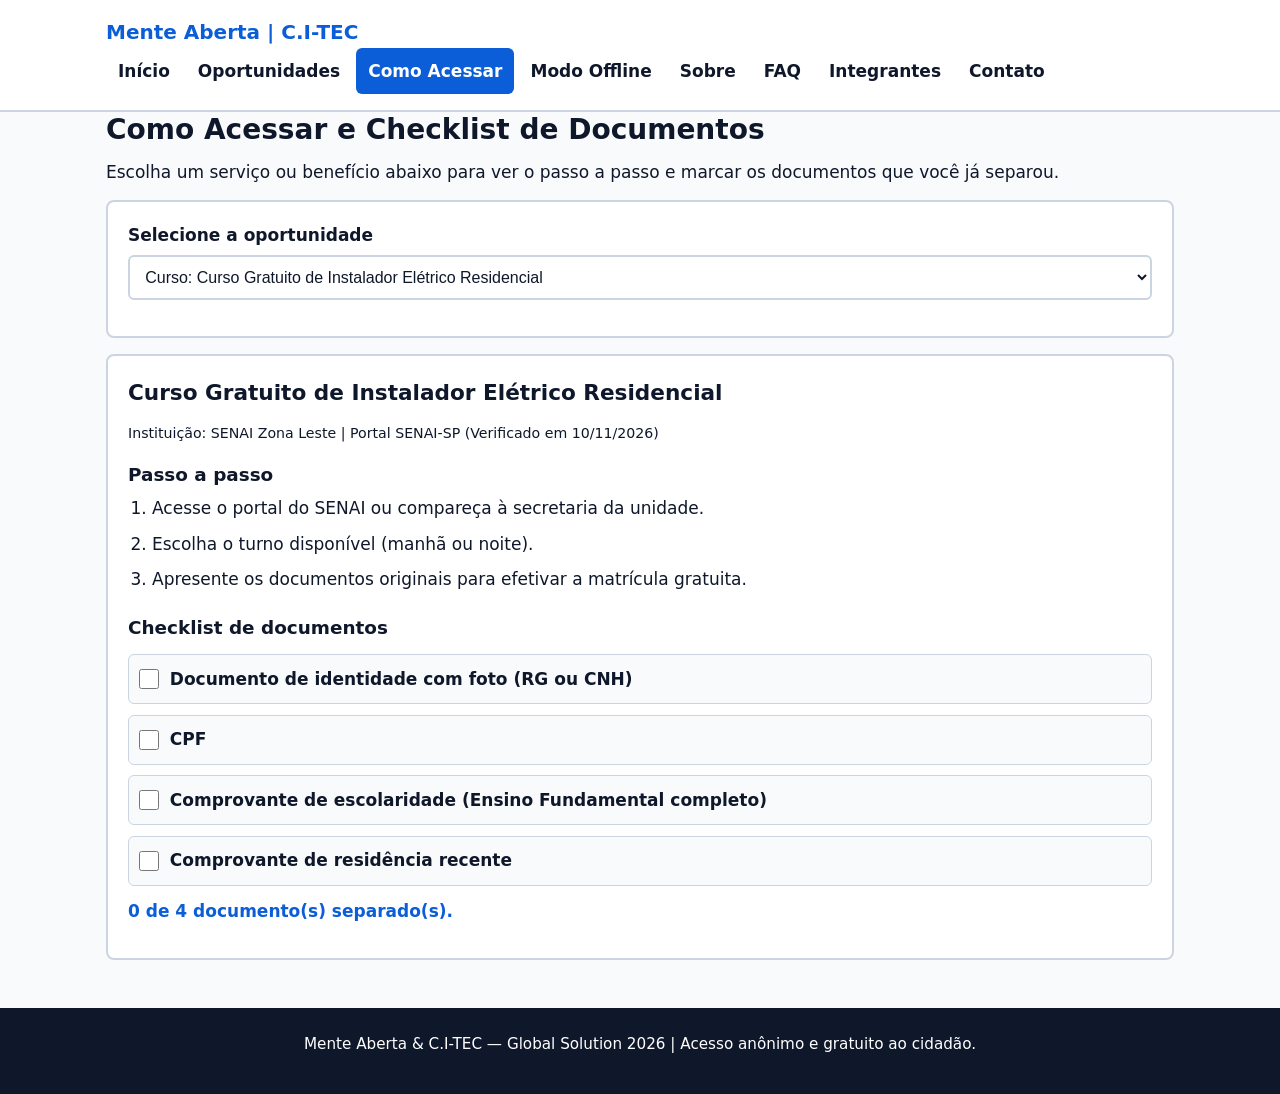
==== como-acessar.html @ 5edfd592 "feat: cria pagina como acessar com checklist interativo de documentos" ====
<!DOCTYPE html>
<html lang="pt-BR">
<head>
  <meta charset="UTF-8">
  <meta name="viewport" content="width=device-width, initial-scale=1.0">
  <title>Como Acessar e Checklist | Mente Aberta & C.I-TEC</title>
  <link rel="stylesheet" href="css/style.css">
</head>
<body>
  <a href="#conteudo-principal" class="skip-link">Pular para o conteúdo principal</a>

  <header class="cabecalho">
    <div class="container cabecalho-conteudo">
      <a href="index.html" class="logo">Mente Aberta | C.I-TEC</a>
      <button type="button" id="btn-menu" class="btn-menu" aria-expanded="false" aria-controls="menu-principal">
        Menu
      </button>
      <nav id="menu-principal" class="menu-principal" aria-label="Navegação principal">
        <ul class="menu-lista">
          <li><a href="index.html">Início</a></li>
          <li><a href="oportunidades.html">Oportunidades</a></li>
          <li><a href="como-acessar.html" aria-current="page">Como Acessar</a></li>
          <li><a href="modo-offline.html">Modo Offline</a></li>
          <li><a href="sobre.html">Sobre</a></li>
          <li><a href="faq.html">FAQ</a></li>
          <li><a href="integrantes.html">Integrantes</a></li>
          <li><a href="contato.html">Contato</a></li>
        </ul>
      </nav>
    </div>
  </header>

  <main id="conteudo-principal" class="container">
    <h1>Como Acessar e Checklist de Documentos</h1>
    <p>Escolha um serviço ou benefício abaixo para ver o passo a passo e marcar os documentos que você já separou.</p>

    <section class="card">
      <div class="campo-form">
        <label for="select-oportunidade">Selecione a oportunidade</label>
        <select id="select-oportunidade"></select>
      </div>
    </section>

    <section id="detalhes-acesso" class="card">
      <h2 id="titulo-selecionado"></h2>
      <p><small id="info-fonte"></small></p>

      <h3>Passo a passo</h3>
      <ol id="lista-passos" class="lista-passos"></ol>

      <h3>Checklist de documentos</h3>
      <ul id="lista-documentos" class="lista-checklist"></ul>
      <p id="progresso-checklist" class="progresso-texto" aria-live="polite"></p>
    </section>
  </main>

  <footer class="rodape">
    <div class="container">
      <p>Mente Aberta & C.I-TEC — Global Solution 2026 | Acesso anônimo e gratuito ao cidadão.</p>
    </div>
  </footer>

  <script src="js/dados.js"></script>
  <script src="js/main.js"></script>
  <script src="js/checklist.js"></script>
</body>
</html>
---- css/style.css ----
:root {
  --cor-fundo: #f8fafc;
  --cor-superficie: #ffffff;
  --cor-texto: #0f172a;
  --cor-texto-suave: #334155;
  --cor-primaria: #0b5ed7;
  --cor-primaria-escura: #084298;
  --cor-foco: #f59e0b;
  --cor-borda: #cbd5e1;
  --cor-sucesso: #15803d;
  --cor-sucesso-fundo: #dcfce7;
  --cor-erro: #b91c1c;
  --cor-erro-fundo: #fee2e2;
  --cor-tag: #e2e8f0;
}

* {
  box-sizing: border-box;
  margin: 0;
  padding: 0;
}

body {
  font-family: system-ui, -apple-system, sans-serif;
  font-size: 1.0625rem;
  line-height: 1.6;
  background-color: var(--cor-fundo);
  color: var(--cor-texto);
  display: flex;
  flex-direction: column;
  min-height: 100vh;
}

a:focus-visible,
button:focus-visible,
input:focus-visible,
select:focus-visible,
textarea:focus-visible {
  outline: 3px solid var(--cor-foco);
  outline-offset: 2px;
}

.skip-link {
  position: absolute;
  left: -9999px;
  background: var(--cor-texto);
  color: #ffffff;
  padding: 0.75rem 1rem;
  z-index: 100;
}

.skip-link:focus {
  left: 1rem;
  top: 1rem;
}

.container {
  width: 100%;
  max-width: 1100px;
  margin: 0 auto;
  padding: 0 1rem;
}

.cabecalho {
  background-color: var(--cor-superficie);
  border-bottom: 2px solid var(--cor-borda);
  padding: 1rem 0;
}

.cabecalho-conteudo {
  display: flex;
  justify-content: space-between;
  align-items: center;
  flex-wrap: wrap;
}

.logo {
  font-size: 1.25rem;
  font-weight: 800;
  color: var(--cor-primaria);
  text-decoration: none;
}

.btn-menu {
  background: var(--cor-primaria);
  color: #ffffff;
  border: none;
  padding: 0.6rem 1rem;
  font-size: 1rem;
  font-weight: 700;
  border-radius: 6px;
  cursor: pointer;
}

.menu-principal {
  display: none;
  width: 100%;
  margin-top: 1rem;
}

.menu-principal.ativo {
  display: block;
}

.menu-lista {
  list-style: none;
  display: flex;
  flex-direction: column;
  gap: 0.5rem;
}

.menu-lista a {
  display: block;
  padding: 0.6rem 0.75rem;
  color: var(--cor-texto);
  text-decoration: none;
  font-weight: 600;
  border-radius: 6px;
}

.menu-lista a:hover,
.menu-lista a[aria-current="page"] {
  background-color: var(--cor-primaria);
  color: #ffffff;
}

main {
  flex: 1;
  padding: 2rem 0;
}

h1 {
  font-size: 1.75rem;
  margin-bottom: 0.75rem;
  line-height: 1.25;
}

h2 {
  font-size: 1.35rem;
  margin-bottom: 0.5rem;
}

h3 {
  font-size: 1.15rem;
  margin-bottom: 0.4rem;
}

p {
  margin-bottom: 0.85rem;
}

.card {
  background: var(--cor-superficie);
  border: 2px solid var(--cor-borda);
  border-radius: 8px;
  padding: 1.25rem;
  margin-bottom: 1rem;
}

.grade-cards {
  display: grid;
  grid-template-columns: 1fr;
  gap: 1rem;
  margin-top: 1rem;
}

.tag {
  display: inline-block;
  background: var(--cor-tag);
  color: var(--cor-texto);
  font-size: 0.85rem;
  font-weight: 700;
  padding: 0.2rem 0.6rem;
  border-radius: 4px;
  margin-right: 0.4rem;
  margin-bottom: 0.5rem;
}

.btn {
  display: inline-block;
  background: var(--cor-primaria);
  color: #ffffff;
  padding: 0.75rem 1.25rem;
  border-radius: 6px;
  text-decoration: none;
  font-weight: 700;
  font-size: 1rem;
  border: none;
  cursor: pointer;
}

.btn:hover {
  background: var(--cor-primaria-escura);
}

.btn-secundario {
  background: var(--cor-texto);
}

.grupo-filtros {
  display: grid;
  grid-template-columns: 1fr;
  gap: 1rem;
  margin-bottom: 1.25rem;
}

.campo-form {
  display: flex;
  flex-direction: column;
  gap: 0.35rem;
  margin-bottom: 1rem;
}

label {
  font-weight: 700;
}

input[type="text"],
input[type="email"],
input[type="search"],
select,
textarea {
  width: 100%;
  padding: 0.7rem;
  font-size: 1rem;
  border: 2px solid var(--cor-borda);
  border-radius: 6px;
  background: var(--cor-superficie);
  color: var(--cor-texto);
}

.lista-passos {
  padding-left: 1.5rem;
  margin-bottom: 1.25rem;
}

.lista-passos li {
  margin-bottom: 0.5rem;
}

.lista-checklist {
  list-style: none;
  display: flex;
  flex-direction: column;
  gap: 0.65rem;
  margin-top: 0.75rem;
}

.item-check {
  display: flex;
  align-items: center;
  gap: 0.65rem;
  padding: 0.65rem;
  border: 1px solid var(--cor-borda);
  border-radius: 6px;
  background: var(--cor-fundo);
}

.item-check input[type="checkbox"] {
  width: 1.25rem;
  height: 1.25rem;
  accent-color: var(--cor-primaria);
}

.progresso-texto {
  font-weight: 700;
  color: var(--cor-primaria);
  margin-top: 0.75rem;
}

.msg-erro {
  color: var(--cor-erro);
  font-size: 0.9rem;
  font-weight: 700;
  min-height: 1.2rem;
}

.alerta-sucesso {
  background: var(--cor-sucesso-fundo);
  color: var(--cor-sucesso);
  border: 2px solid var(--cor-sucesso);
  padding: 1rem;
  border-radius: 6px;
  font-weight: 700;
  margin-top: 1rem;
}

.oculto {
  display: none;
}

.rodape {
  background: var(--cor-texto);
  color: #ffffff;
  padding: 1.5rem 0;
  margin-top: 2rem;
  text-align: center;
  font-size: 0.95rem;
}

@media (min-width: 768px) {
  .grade-cards {
    grid-template-columns: repeat(2, 1fr);
  }

  .grupo-filtros {
    grid-template-columns: 2fr 1fr 1fr;
  }
}

@media (min-width: 860px) {
  .btn-menu {
    display: none;
  }

  .menu-principal {
    display: block;
    width: auto;
    margin-top: 0;
  }

  .menu-lista {
    flex-direction: row;
    gap: 0.25rem;
  }
}
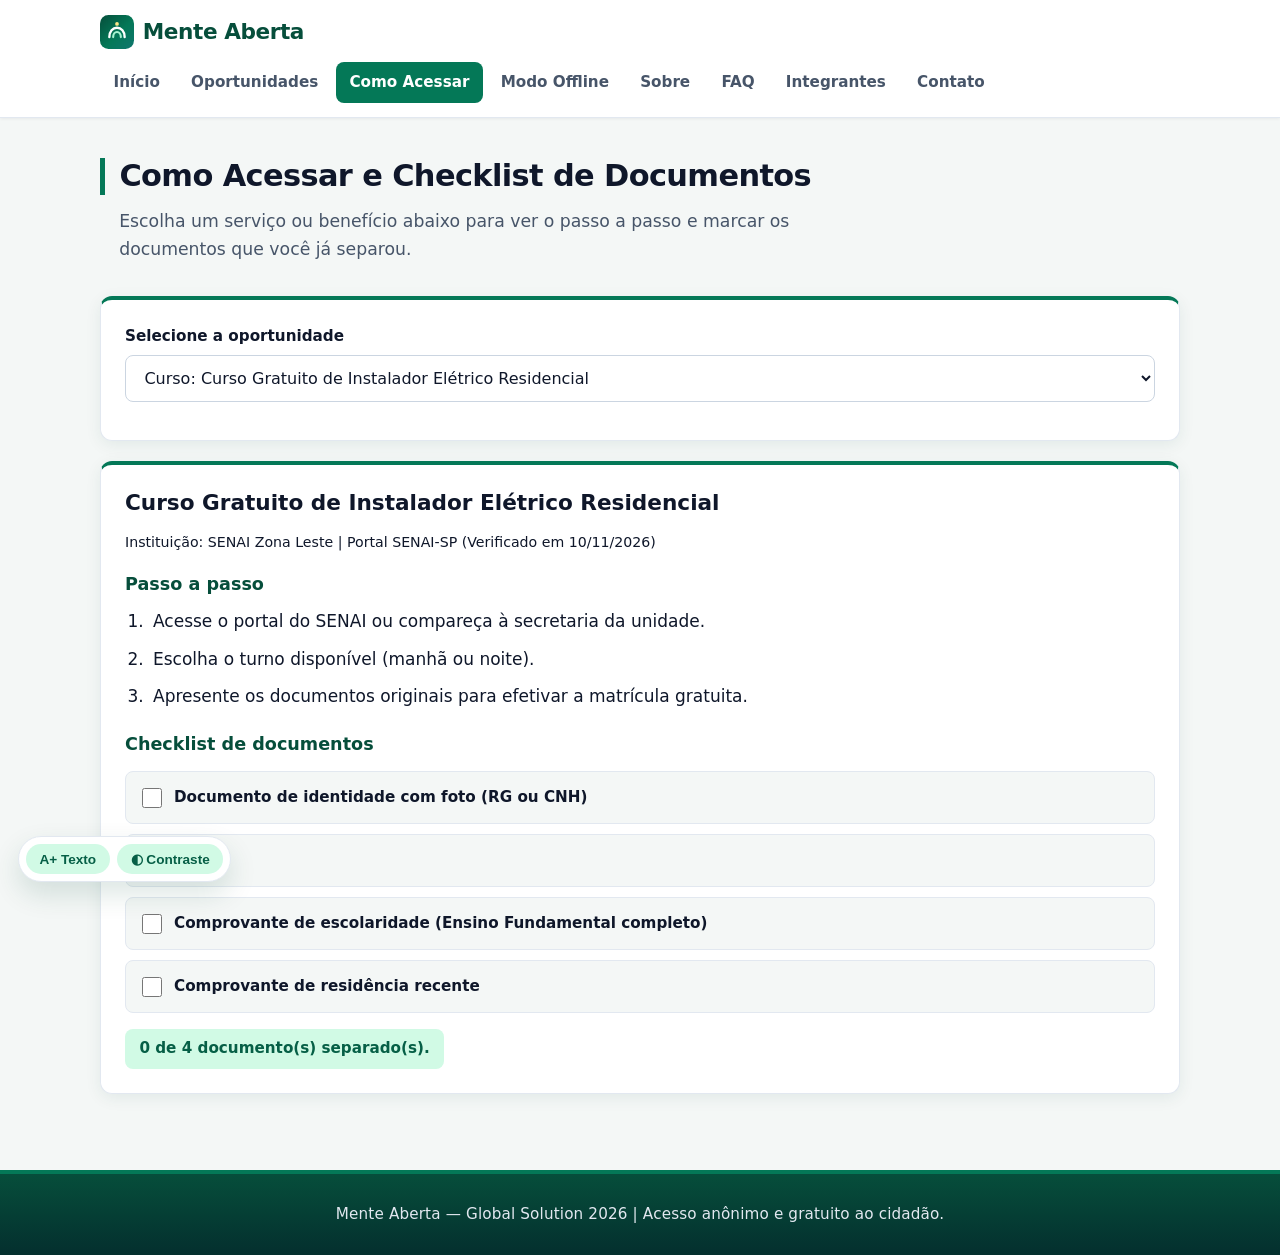
==== commit fb25ffdb: "feat(ui): consolida identidade visual Mente Aberta, logo SVG, acessibilidade, CSS limpo e atualiza R" ====
--- a/como-acessar.html
+++ b/como-acessar.html
@@ -3,15 +3,16 @@
 <head>
   <meta charset="UTF-8">
   <meta name="viewport" content="width=device-width, initial-scale=1.0">
-  <title>Como Acessar e Checklist | Mente Aberta & C.I-TEC</title>
-  <link rel="stylesheet" href="css/style.css">
+  <title>Como Acessar e Checklist | Mente Aberta</title>
+  <link rel="icon" type="image/svg+xml" href="assets/img/logo.svg">
+<link rel="stylesheet" href="css/style.css">
 </head>
 <body>
   <a href="#conteudo-principal" class="skip-link">Pular para o conteúdo principal</a>
 
   <header class="cabecalho">
     <div class="container cabecalho-conteudo">
-      <a href="index.html" class="logo">Mente Aberta | C.I-TEC</a>
+      <a href="index.html" class="logo"><img src="assets/img/logo.svg" alt="" class="logo-icone"><span>Mente Aberta</span></a>
       <button type="button" id="btn-menu" class="btn-menu" aria-expanded="false" aria-controls="menu-principal">
         Menu
       </button>
@@ -56,7 +57,7 @@
 
   <footer class="rodape">
     <div class="container">
-      <p>Mente Aberta & C.I-TEC — Global Solution 2026 | Acesso anônimo e gratuito ao cidadão.</p>
+      <p>Mente Aberta — Global Solution 2026 | Acesso anônimo e gratuito ao cidadão.</p>
     </div>
   </footer>
 
--- a/css/style.css
+++ b/css/style.css
@@ -1,17 +1,23 @@
 :root {
-  --cor-fundo: #f8fafc;
+  --cor-fundo: #f4f7f6;
   --cor-superficie: #ffffff;
   --cor-texto: #0f172a;
-  --cor-texto-suave: #334155;
-  --cor-primaria: #0b5ed7;
-  --cor-primaria-escura: #084298;
+  --cor-texto-suave: #475569;
+  --cor-primaria: #047857;
+  --cor-primaria-escura: #064e3b;
+  --cor-primaria-suave: #d1fae5;
+  --cor-primaria-texto: #065f46;
+  --cor-destaque: #0f766e;
   --cor-foco: #f59e0b;
-  --cor-borda: #cbd5e1;
+  --cor-borda: #e2e8f0;
+  --cor-borda-input: #cbd5e1;
   --cor-sucesso: #15803d;
   --cor-sucesso-fundo: #dcfce7;
   --cor-erro: #b91c1c;
   --cor-erro-fundo: #fee2e2;
-  --cor-tag: #e2e8f0;
+  --sombra-sm: 0 1px 3px rgba(15, 23, 42, 0.06);
+  --sombra-md: 0 4px 16px rgba(6, 78, 59, 0.08);
+  --sombra-lg: 0 12px 28px rgba(6, 78, 59, 0.14);
 }
 
 * {
@@ -21,9 +27,9 @@
 }
 
 body {
-  font-family: system-ui, -apple-system, sans-serif;
+  font-family: system-ui, -apple-system, "Segoe UI", Roboto, sans-serif;
   font-size: 1.0625rem;
-  line-height: 1.6;
+  line-height: 1.65;
   background-color: var(--cor-fundo);
   color: var(--cor-texto);
   display: flex;
@@ -43,28 +49,34 @@
 .skip-link {
   position: absolute;
   left: -9999px;
-  background: var(--cor-texto);
+  background: var(--cor-primaria-escura);
   color: #ffffff;
   padding: 0.75rem 1rem;
+  border-radius: 0 0 8px 0;
+  font-weight: 700;
   z-index: 100;
 }
 
 .skip-link:focus {
   left: 1rem;
-  top: 1rem;
+  top: 0;
 }
 
 .container {
   width: 100%;
-  max-width: 1100px;
+  max-width: 1120px;
   margin: 0 auto;
-  padding: 0 1rem;
+  padding: 0 1.25rem;
 }
 
 .cabecalho {
   background-color: var(--cor-superficie);
-  border-bottom: 2px solid var(--cor-borda);
-  padding: 1rem 0;
+  border-bottom: 1px solid var(--cor-borda);
+  box-shadow: var(--sombra-sm);
+  padding: 0.9rem 0;
+  position: sticky;
+  top: 0;
+  z-index: 50;
 }
 
 .cabecalho-conteudo {
@@ -72,30 +84,44 @@
   justify-content: space-between;
   align-items: center;
   flex-wrap: wrap;
+  gap: 0.75rem;
 }
 
 .logo {
-  font-size: 1.25rem;
+  font-size: 1.35rem;
   font-weight: 800;
-  color: var(--cor-primaria);
+  letter-spacing: -0.02em;
+  color: var(--cor-primaria-escura);
   text-decoration: none;
+  display: inline-flex;
+  align-items: center;
+  gap: 0.55rem;
+}
+
+.logo-icone {
+  width: 34px;
+  height: 34px;
+  display: block;
+  flex-shrink: 0;
 }
 
 .btn-menu {
   background: var(--cor-primaria);
   color: #ffffff;
   border: none;
-  padding: 0.6rem 1rem;
-  font-size: 1rem;
-  font-weight: 700;
-  border-radius: 6px;
+  padding: 0.55rem 1rem;
+  font-size: 0.95rem;
+  font-weight: 700;
+  border-radius: 8px;
   cursor: pointer;
 }
 
 .menu-principal {
   display: none;
   width: 100%;
-  margin-top: 1rem;
+  margin-top: 0.75rem;
+  padding-top: 0.75rem;
+  border-top: 1px solid var(--cor-borda);
 }
 
 .menu-principal.ativo {
@@ -106,19 +132,25 @@
   list-style: none;
   display: flex;
   flex-direction: column;
-  gap: 0.5rem;
+  gap: 0.35rem;
 }
 
 .menu-lista a {
   display: block;
-  padding: 0.6rem 0.75rem;
-  color: var(--cor-texto);
+  padding: 0.5rem 0.85rem;
+  color: var(--cor-texto-suave);
   text-decoration: none;
+  font-size: 0.95rem;
   font-weight: 600;
-  border-radius: 6px;
-}
-
-.menu-lista a:hover,
+  border-radius: 8px;
+  transition: background-color 0.2s ease, color 0.2s ease;
+}
+
+.menu-lista a:hover {
+  background-color: var(--cor-primaria-suave);
+  color: var(--cor-primaria-texto);
+}
+
 .menu-lista a[aria-current="page"] {
   background-color: var(--cor-primaria);
   color: #ffffff;
@@ -126,93 +158,300 @@
 
 main {
   flex: 1;
-  padding: 2rem 0;
+}
+
+main.container {
+  padding-top: 2.5rem;
+  padding-bottom: 3.5rem;
 }
 
 h1 {
-  font-size: 1.75rem;
+  font-size: 1.9rem;
+  font-weight: 800;
+  letter-spacing: -0.02em;
+  color: var(--cor-texto);
+  margin-bottom: 0.65rem;
+  line-height: 1.2;
+}
+
+main > h1 {
+  border-left: 5px solid var(--cor-primaria);
+  padding-left: 0.9rem;
   margin-bottom: 0.75rem;
-  line-height: 1.25;
+}
+
+main > p {
+  color: var(--cor-texto-suave);
+  font-size: 1.08rem;
+  max-width: 72ch;
+  padding-left: 1.2rem;
+  margin-bottom: 2rem;
 }
 
 h2 {
   font-size: 1.35rem;
-  margin-bottom: 0.5rem;
+  font-weight: 800;
+  color: var(--cor-texto);
+  margin-bottom: 0.65rem;
+  line-height: 1.3;
 }
 
 h3 {
-  font-size: 1.15rem;
-  margin-bottom: 0.4rem;
+  font-size: 1.1rem;
+  font-weight: 700;
+  color: var(--cor-primaria-escura);
+  margin: 0.5rem 0;
 }
 
 p {
+  margin-bottom: 0.9rem;
+}
+
+p:last-child {
+  margin-bottom: 0;
+}
+
+.hero {
+  background: linear-gradient(135deg, var(--cor-primaria-escura) 0%, var(--cor-primaria) 60%, var(--cor-destaque) 100%);
+  color: #ffffff;
+  border-radius: 16px;
+  padding: 2.25rem 1.75rem;
+  margin-bottom: 2.25rem;
+  box-shadow: var(--sombra-lg);
+  animation: surgirSuave 0.55s ease-out both;
+}
+
+.hero-selo {
+  display: inline-block;
+  background: rgba(255, 255, 255, 0.16);
+  color: #ffffff;
+  font-size: 0.82rem;
+  font-weight: 700;
+  letter-spacing: 0.03em;
+  padding: 0.3rem 0.85rem;
+  border-radius: 999px;
+  margin-bottom: 1rem;
+}
+
+.hero h1 {
+  color: #ffffff;
+  font-size: 2rem;
+  max-width: 24ch;
   margin-bottom: 0.85rem;
 }
 
-.card {
-  background: var(--cor-superficie);
-  border: 2px solid var(--cor-borda);
-  border-radius: 8px;
-  padding: 1.25rem;
-  margin-bottom: 1rem;
-}
-
-.grade-cards {
+.hero p {
+  color: #ecfdf5;
+  font-size: 1.1rem;
+  max-width: 62ch;
+  margin-bottom: 1.5rem;
+}
+
+.hero-acoes {
+  display: flex;
+  flex-wrap: wrap;
+  gap: 0.75rem;
+  margin-bottom: 1.75rem;
+}
+
+.btn-claro {
+  background: #ffffff;
+  color: var(--cor-primaria-escura);
+}
+
+.btn-claro:hover {
+  background: #ecfdf5;
+  color: var(--cor-primaria-escura);
+}
+
+.btn-contorno {
+  background: rgba(255, 255, 255, 0.12);
+  color: #ffffff;
+  border: 2px solid rgba(255, 255, 255, 0.75);
+}
+
+.btn-contorno:hover {
+  background: rgba(255, 255, 255, 0.24);
+}
+
+.hero-destaques {
+  display: flex;
+  flex-wrap: wrap;
+  gap: 1.25rem;
+  padding-top: 1.25rem;
+  border-top: 1px solid rgba(255, 255, 255, 0.2);
+  font-size: 0.92rem;
+  font-weight: 600;
+  color: #d1fae5;
+}
+
+.hero-ilustracao {
+  display: none;
+}
+
+.secao-home {
+  margin-bottom: 2rem;
+}
+
+.grade-categorias {
   display: grid;
   grid-template-columns: 1fr;
   gap: 1rem;
   margin-top: 1rem;
 }
 
+.card-categoria {
+  display: block;
+  background: var(--cor-superficie);
+  border: 1.5px solid var(--cor-borda);
+  border-radius: 12px;
+  padding: 1.35rem;
+  text-decoration: none;
+  color: var(--cor-texto);
+  box-shadow: var(--sombra-sm);
+  transition: transform 0.2s ease, border-color 0.2s ease, box-shadow 0.2s ease;
+  animation: surgirSuave 0.5s ease-out both;
+}
+
+.card-categoria:nth-child(1) { animation-delay: 0.06s; }
+.card-categoria:nth-child(2) { animation-delay: 0.14s; }
+.card-categoria:nth-child(3) { animation-delay: 0.22s; }
+.card-categoria:nth-child(4) { animation-delay: 0.30s; }
+
+.card-categoria:hover {
+  transform: translateY(-3px);
+  border-color: var(--cor-primaria);
+  box-shadow: var(--sombra-md);
+}
+
+.card-categoria p {
+  color: var(--cor-texto-suave);
+  font-size: 0.95rem;
+}
+
+.icone-box {
+  width: 44px;
+  height: 44px;
+  border-radius: 10px;
+  background: var(--cor-primaria-suave);
+  display: flex;
+  align-items: center;
+  justify-content: center;
+  font-size: 1.35rem;
+  margin-bottom: 0.75rem;
+  transition: transform 0.25s ease, background-color 0.25s ease;
+}
+
+.card-categoria:hover .icone-box {
+  transform: scale(1.12) rotate(-4deg);
+  background-color: var(--cor-primaria);
+}
+
+.card {
+  background: var(--cor-superficie);
+  border: 1px solid var(--cor-borda);
+  border-top: 4px solid var(--cor-primaria);
+  border-radius: 12px;
+  padding: 1.5rem;
+  margin-bottom: 1.25rem;
+  box-shadow: var(--sombra-md);
+  transition: transform 0.2s ease, box-shadow 0.2s ease;
+  animation: surgirSuave 0.5s ease-out both;
+}
+
+.grade-cards {
+  display: grid;
+  grid-template-columns: 1fr;
+  gap: 1.25rem;
+  margin-top: 1.25rem;
+}
+
+.grade-cards .card {
+  margin-bottom: 0;
+  display: flex;
+  flex-direction: column;
+  justify-content: space-between;
+}
+
+.grade-cards .card:hover {
+  transform: translateY(-3px);
+  box-shadow: var(--sombra-lg);
+}
+
 .tag {
   display: inline-block;
-  background: var(--cor-tag);
-  color: var(--cor-texto);
-  font-size: 0.85rem;
-  font-weight: 700;
-  padding: 0.2rem 0.6rem;
-  border-radius: 4px;
+  align-self: flex-start;
+  background: var(--cor-primaria-suave);
+  color: var(--cor-primaria-texto);
+  font-size: 0.8rem;
+  font-weight: 700;
+  letter-spacing: 0.02em;
+  padding: 0.25rem 0.75rem;
+  border-radius: 999px;
   margin-right: 0.4rem;
-  margin-bottom: 0.5rem;
+  margin-bottom: 0.65rem;
 }
 
 .btn {
   display: inline-block;
   background: var(--cor-primaria);
   color: #ffffff;
-  padding: 0.75rem 1.25rem;
-  border-radius: 6px;
+  padding: 0.75rem 1.35rem;
+  border-radius: 8px;
   text-decoration: none;
   font-weight: 700;
-  font-size: 1rem;
+  font-size: 0.98rem;
   border: none;
   cursor: pointer;
+  margin-right: 0.5rem;
+  margin-top: 0.35rem;
+  box-shadow: var(--sombra-sm);
+  transition: background-color 0.2s ease, transform 0.15s ease, box-shadow 0.2s ease;
 }
 
 .btn:hover {
   background: var(--cor-primaria-escura);
+  transform: translateY(-1px);
+  box-shadow: var(--sombra-md);
+}
+
+.btn:active,
+.btn-menu:active {
+  transform: translateY(1px) scale(0.98);
 }
 
 .btn-secundario {
   background: var(--cor-texto);
+}
+
+.btn-secundario:hover {
+  background: #1e293b;
 }
 
 .grupo-filtros {
   display: grid;
   grid-template-columns: 1fr;
   gap: 1rem;
-  margin-bottom: 1.25rem;
+}
+
+.acoes-filtro {
+  display: flex;
+  gap: 0.65rem;
+  flex-wrap: wrap;
+  grid-column: 1 / -1;
 }
 
 .campo-form {
   display: flex;
   flex-direction: column;
-  gap: 0.35rem;
-  margin-bottom: 1rem;
+  gap: 0.4rem;
+  margin-bottom: 0.85rem;
 }
 
 label {
   font-weight: 700;
+  font-size: 0.95rem;
+  color: var(--cor-texto);
 }
 
 input[type="text"],
@@ -221,12 +460,28 @@
 select,
 textarea {
   width: 100%;
-  padding: 0.7rem;
+  padding: 0.75rem 0.9rem;
   font-size: 1rem;
-  border: 2px solid var(--cor-borda);
-  border-radius: 6px;
+  font-family: inherit;
+  border: 1.5px solid var(--cor-borda-input);
+  border-radius: 8px;
   background: var(--cor-superficie);
   color: var(--cor-texto);
+  transition: border-color 0.2s ease, box-shadow 0.2s ease;
+}
+
+input:focus,
+select:focus,
+textarea:focus {
+  border-color: var(--cor-primaria);
+  box-shadow: 0 0 0 3px rgba(4, 120, 87, 0.18);
+  outline: none;
+}
+
+#contador-resultados {
+  font-weight: 700;
+  color: var(--cor-texto-suave);
+  margin-top: 0.5rem;
 }
 
 .lista-passos {
@@ -235,7 +490,8 @@
 }
 
 .lista-passos li {
-  margin-bottom: 0.5rem;
+  margin-bottom: 0.6rem;
+  padding-left: 0.25rem;
 }
 
 .lista-checklist {
@@ -249,28 +505,50 @@
 .item-check {
   display: flex;
   align-items: center;
-  gap: 0.65rem;
-  padding: 0.65rem;
-  border: 1px solid var(--cor-borda);
-  border-radius: 6px;
+  gap: 0.75rem;
+  padding: 0.8rem 1rem;
+  border: 1.5px solid var(--cor-borda);
+  border-radius: 8px;
   background: var(--cor-fundo);
+  transition: border-color 0.2s ease, background-color 0.2s ease;
+}
+
+.item-check:hover {
+  border-color: var(--cor-primaria);
+  background: #ecfdf5;
+}
+
+.item-check:has(input:checked) {
+  border-color: var(--cor-sucesso);
+  background: var(--cor-sucesso-fundo);
 }
 
 .item-check input[type="checkbox"] {
   width: 1.25rem;
   height: 1.25rem;
   accent-color: var(--cor-primaria);
+  cursor: pointer;
+}
+
+.item-check label {
+  cursor: pointer;
+  flex: 1;
 }
 
 .progresso-texto {
-  font-weight: 700;
-  color: var(--cor-primaria);
-  margin-top: 0.75rem;
+  display: inline-block;
+  background: var(--cor-primaria-suave);
+  color: var(--cor-primaria-texto);
+  padding: 0.45rem 0.9rem;
+  border-radius: 8px;
+  font-weight: 700;
+  font-size: 0.95rem;
+  margin-top: 1rem;
 }
 
 .msg-erro {
   color: var(--cor-erro);
-  font-size: 0.9rem;
+  font-size: 0.88rem;
   font-weight: 700;
   min-height: 1.2rem;
 }
@@ -278,9 +556,9 @@
 .alerta-sucesso {
   background: var(--cor-sucesso-fundo);
   color: var(--cor-sucesso);
-  border: 2px solid var(--cor-sucesso);
-  padding: 1rem;
-  border-radius: 6px;
+  border: 1.5px solid var(--cor-sucesso);
+  padding: 1rem 1.25rem;
+  border-radius: 8px;
   font-weight: 700;
   margin-top: 1rem;
 }
@@ -289,16 +567,180 @@
   display: none;
 }
 
+.foto-integrante {
+  width: 108px;
+  height: 108px;
+  object-fit: cover;
+  border-radius: 50%;
+  border: 3px solid var(--cor-primaria);
+  box-shadow: var(--sombra-md);
+  margin-bottom: 0.9rem;
+  display: block;
+  transition: transform 0.25s ease, border-color 0.25s ease;
+}
+
+.card:hover .foto-integrante {
+  transform: scale(1.05);
+  border-color: var(--cor-destaque);
+}
+
+.links-integrante {
+  display: flex;
+  gap: 0.65rem;
+  flex-wrap: wrap;
+  margin-top: 0.85rem;
+}
+
+.links-integrante a {
+  display: inline-block;
+  padding: 0.4rem 0.95rem;
+  border-radius: 6px;
+  background: var(--cor-primaria-suave);
+  color: var(--cor-primaria-texto);
+  text-decoration: none;
+  font-size: 0.9rem;
+  font-weight: 700;
+  transition: background-color 0.2s ease, color 0.2s ease;
+}
+
+.links-integrante a:hover {
+  background: var(--cor-primaria);
+  color: #ffffff;
+}
+
 .rodape {
-  background: var(--cor-texto);
-  color: #ffffff;
-  padding: 1.5rem 0;
-  margin-top: 2rem;
+  background: linear-gradient(180deg, var(--cor-primaria-escura) 0%, #042f2e 100%);
+  color: #e2e8f0;
+  border-top: 4px solid var(--cor-primaria);
+  padding: 1.75rem 0;
+  margin-top: auto;
   text-align: center;
   font-size: 0.95rem;
+  letter-spacing: 0.01em;
+}
+
+main > h1,
+main > p {
+  animation: surgirSuave 0.45s ease-out both;
+}
+
+.hero-ilustracao svg {
+  animation: flutuar 4.5s ease-in-out infinite;
+}
+
+html.fonte-maior {
+  font-size: 118%;
+}
+
+html.alto-contraste {
+  --cor-fundo: #000000;
+  --cor-superficie: #0a0a0a;
+  --cor-texto: #ffffff;
+  --cor-texto-suave: #facc15;
+  --cor-primaria: #facc15;
+  --cor-primaria-escura: #eab308;
+  --cor-primaria-suave: #1f2937;
+  --cor-primaria-texto: #facc15;
+  --cor-destaque: #38bdf8;
+  --cor-borda: #ffffff;
+  --cor-borda-input: #facc15;
+}
+
+html.alto-contraste .hero {
+  background: #0a0a0a;
+  border: 2px solid #facc15;
+}
+
+html.alto-contraste .hero h1,
+html.alto-contraste .hero p,
+html.alto-contraste .hero-destaques {
+  color: #ffffff;
+}
+
+html.alto-contraste .btn,
+html.alto-contraste .btn-menu,
+html.alto-contraste .menu-lista a[aria-current="page"],
+html.alto-contraste .btn-claro {
+  background: #facc15;
+  color: #000000;
+}
+
+html.alto-contraste .card,
+html.alto-contraste .card-categoria,
+html.alto-contraste .cabecalho {
+  border-color: #ffffff;
+}
+
+.barra-acessibilidade {
+  position: fixed;
+  bottom: 1.15rem;
+  left: 1.15rem;
+  z-index: 90;
+  display: flex;
+  gap: 0.45rem;
+  background: var(--cor-superficie);
+  border: 1.5px solid var(--cor-borda);
+  padding: 0.4rem;
+  border-radius: 999px;
+  box-shadow: var(--sombra-lg);
+}
+
+.btn-acess {
+  background: var(--cor-primaria-suave);
+  color: var(--cor-primaria-texto);
+  border: none;
+  padding: 0.45rem 0.85rem;
+  border-radius: 999px;
+  font-size: 0.85rem;
+  font-weight: 700;
+  cursor: pointer;
+  transition: background-color 0.2s ease, color 0.2s ease;
+}
+
+.btn-acess:hover,
+.btn-acess[aria-pressed="true"] {
+  background: var(--cor-primaria);
+  color: #ffffff;
+}
+
+html.alto-contraste .btn-acess[aria-pressed="true"] {
+  background: #facc15;
+  color: #000000;
+}
+
+@keyframes surgirSuave {
+  from {
+    opacity: 0;
+    transform: translateY(16px);
+  }
+  to {
+    opacity: 1;
+    transform: translateY(0);
+  }
+}
+
+@keyframes flutuar {
+  0%, 100% {
+    transform: translateY(0);
+  }
+  50% {
+    transform: translateY(-8px);
+  }
 }
 
 @media (min-width: 768px) {
+  .hero {
+    padding: 3rem 2.75rem;
+  }
+
+  .hero h1 {
+    font-size: 2.5rem;
+  }
+
+  .grade-categorias {
+    grid-template-columns: repeat(2, 1fr);
+  }
+
   .grade-cards {
     grid-template-columns: repeat(2, 1fr);
   }
@@ -308,7 +750,30 @@
   }
 }
 
-@media (min-width: 860px) {
+@media (min-width: 960px) {
+  .hero {
+    display: grid;
+    grid-template-columns: 1.35fr 0.85fr;
+    align-items: center;
+    gap: 2rem;
+  }
+
+  .hero-ilustracao {
+    display: flex;
+    justify-content: center;
+    align-items: center;
+  }
+
+  .hero-ilustracao svg {
+    width: 100%;
+    max-width: 300px;
+    height: auto;
+  }
+
+  .grade-categorias {
+    grid-template-columns: repeat(4, 1fr);
+  }
+
   .btn-menu {
     display: none;
   }
@@ -317,10 +782,22 @@
     display: block;
     width: auto;
     margin-top: 0;
+    padding-top: 0;
+    border-top: none;
   }
 
   .menu-lista {
     flex-direction: row;
     gap: 0.25rem;
   }
+}
+
+@media (prefers-reduced-motion: reduce) {
+  *,
+  *::before,
+  *::after {
+    animation-duration: 0.01ms !important;
+    animation-iteration-count: 1 !important;
+    transition-duration: 0.01ms !important;
+  }
 }
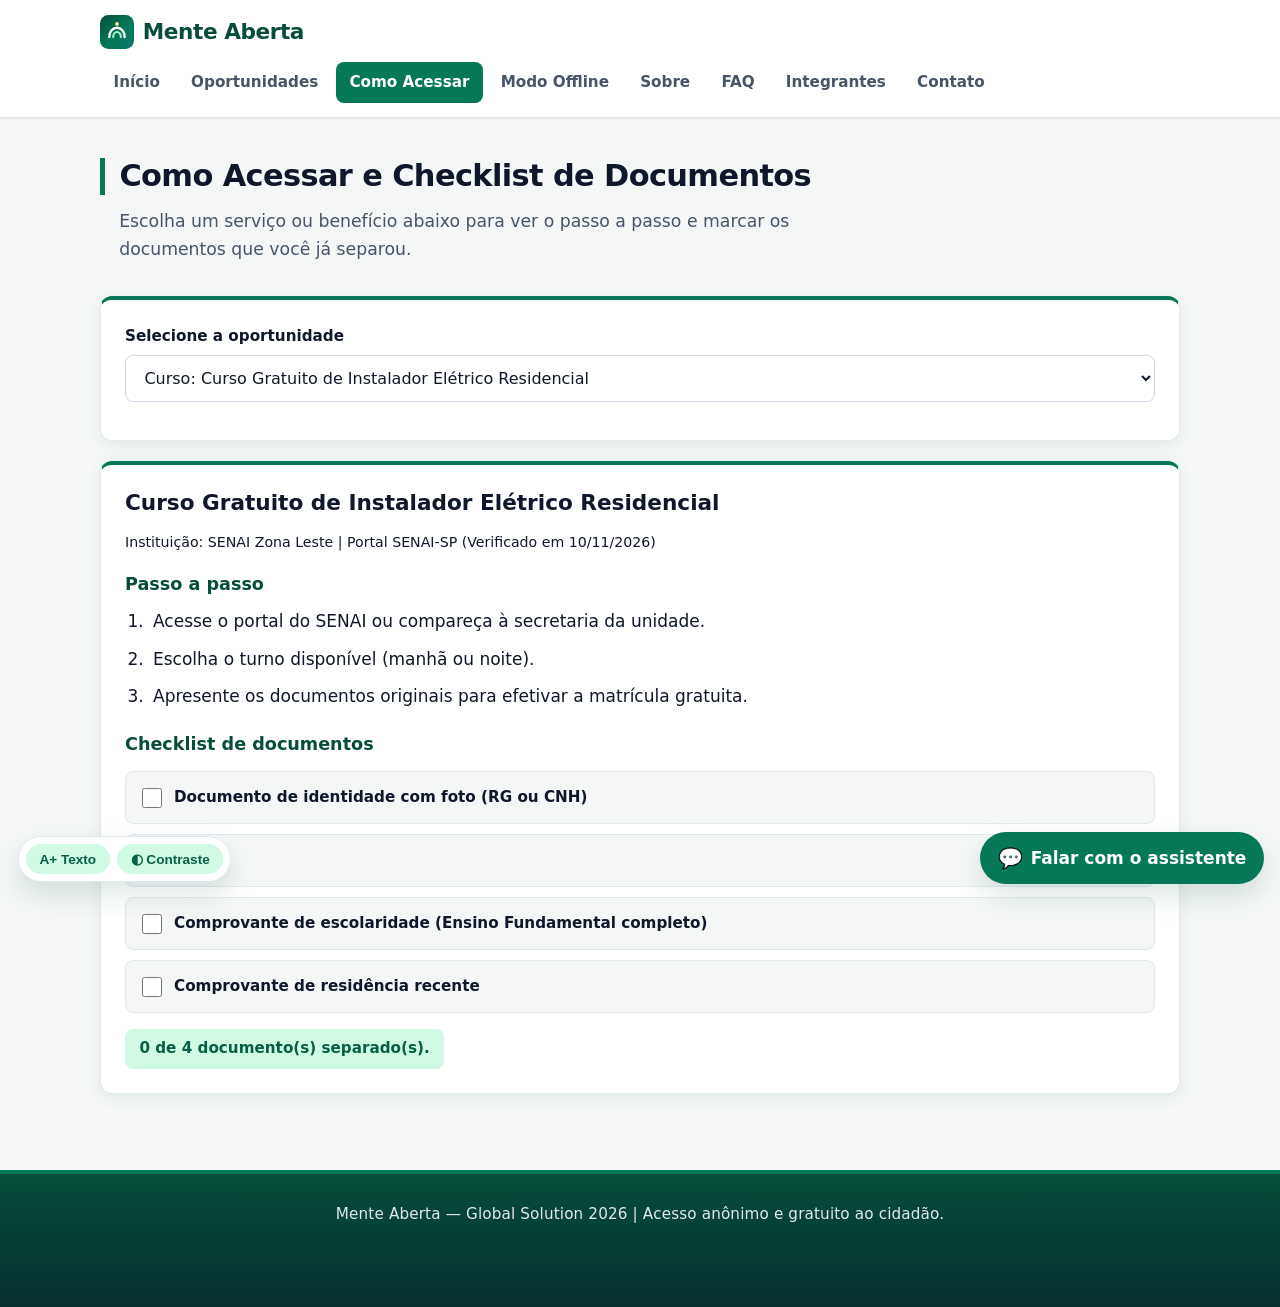
==== commit 29c38e47: "merge: atualiza branch com a nova identidade visual da main" ====
--- a/como-acessar.html
+++ b/como-acessar.html
@@ -63,6 +63,7 @@
 
   <script src="js/dados.js"></script>
   <script src="js/main.js"></script>
+  <script src="js/chatbot.js"></script>
   <script src="js/checklist.js"></script>
 </body>
 </html>
--- a/css/style.css
+++ b/css/style.css
@@ -792,6 +792,42 @@
   }
 }
 
+.botao-chatbot {
+  position: fixed;
+  right: 1rem;
+  bottom: 1rem;
+  z-index: 50;
+  display: inline-flex;
+  align-items: center;
+  gap: 0.5rem;
+  min-height: 48px;
+  padding: 0.75rem 1.1rem;
+  border-radius: 999px;
+  background-color: var(--cor-primaria);
+  color: #ffffff;
+  font-weight: 700;
+  text-decoration: none;
+  box-shadow: var(--sombra-lg);
+}
+
+.botao-chatbot:hover {
+  background-color: var(--cor-primaria-escura);
+}
+
+.botao-chatbot-icone {
+  font-size: 1.25rem;
+  line-height: 1;
+}
+
+html.alto-contraste .botao-chatbot {
+  background: #facc15;
+  color: #000000;
+}
+
+.rodape {
+  padding-bottom: 5rem;
+}
+
 @media (prefers-reduced-motion: reduce) {
   *,
   *::before,
@@ -800,4 +836,4 @@
     animation-iteration-count: 1 !important;
     transition-duration: 0.01ms !important;
   }
-}+}
